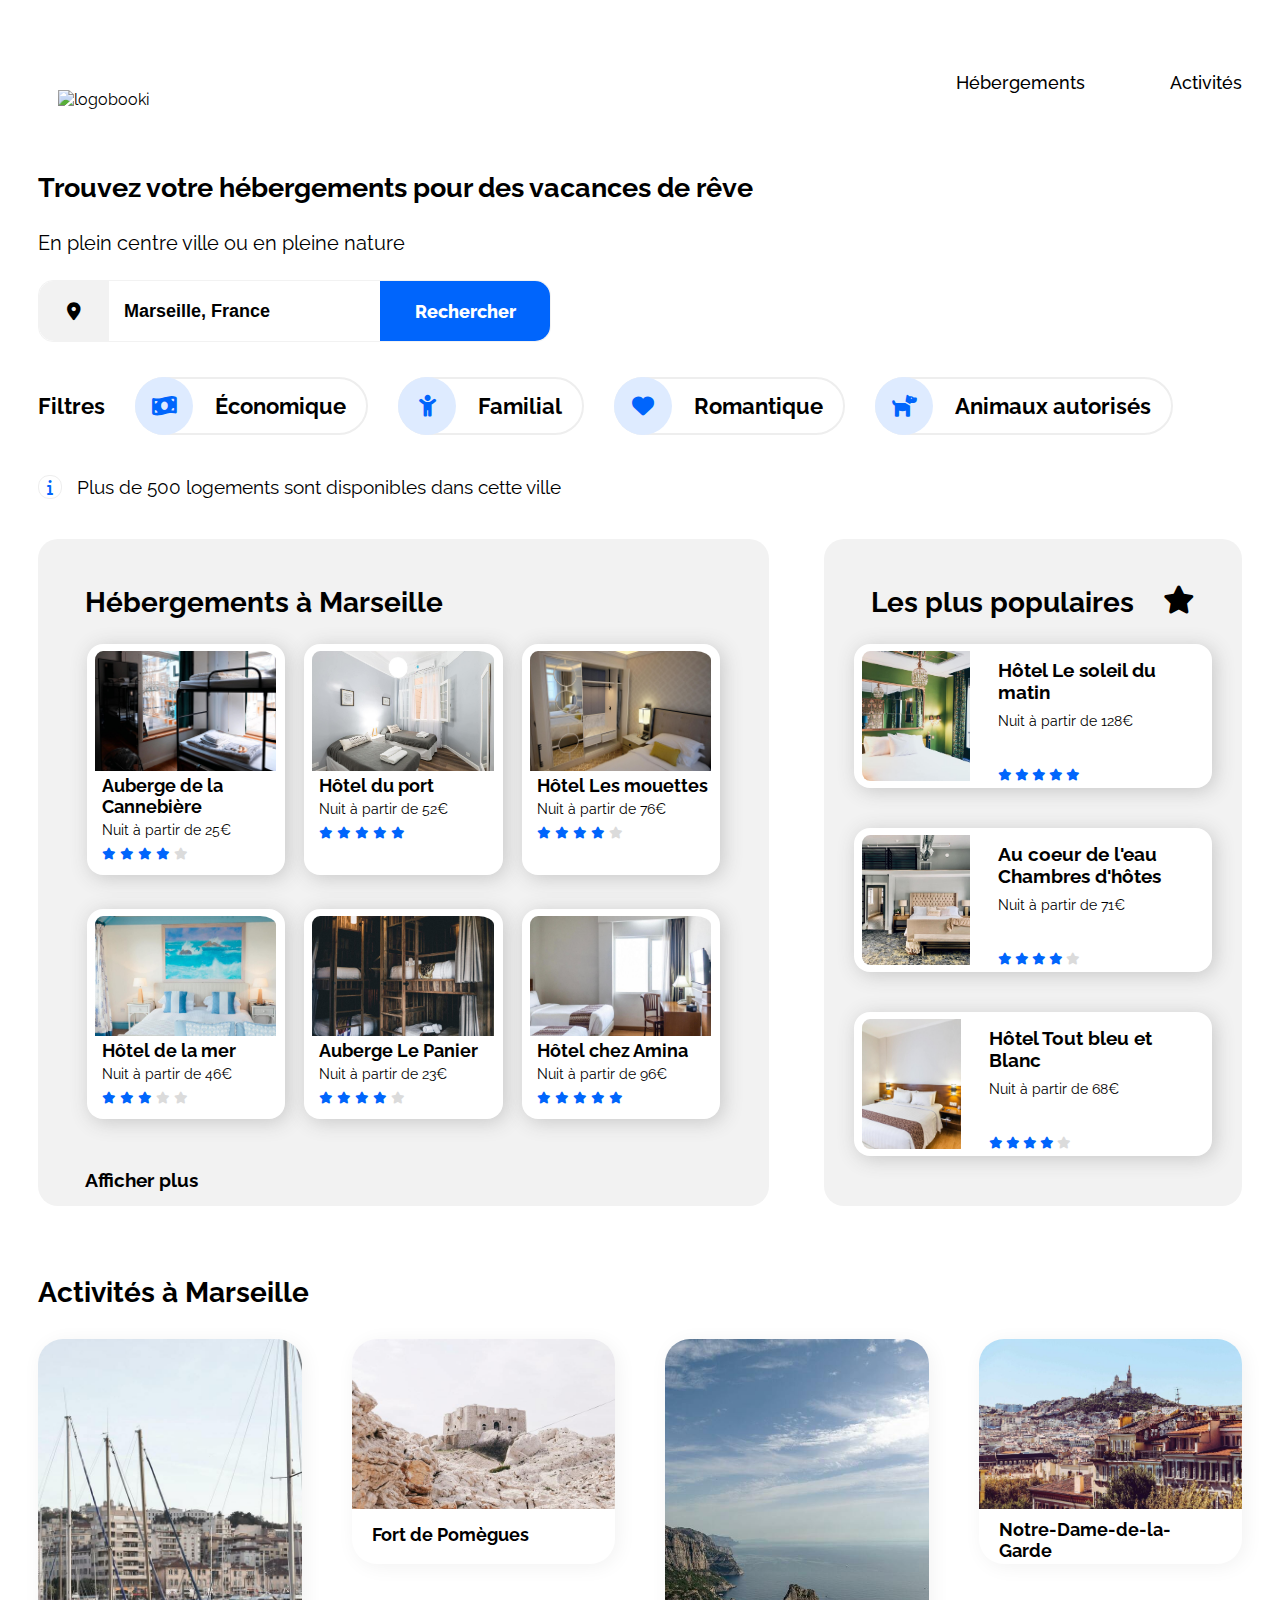
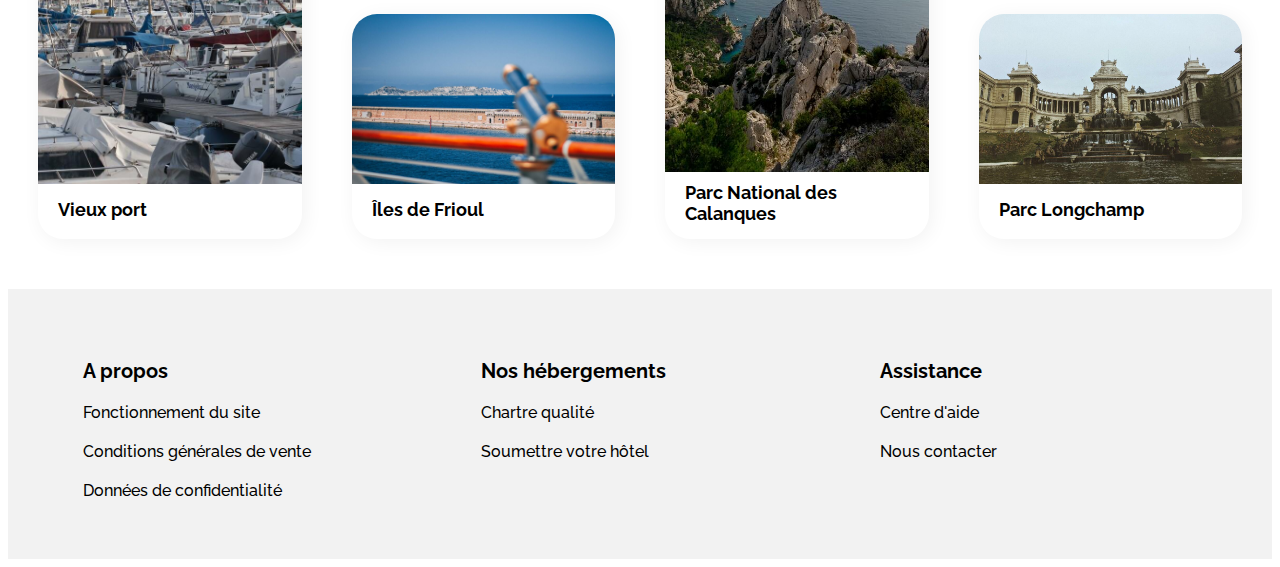
==== index.html @ 8fa801c4 "Add files via upload" ====
<!DOCTYPE html>
<html lang="fr">
<head>
	<meta charset="utf-8">
	<meta name="viewport" content="width=device-width, initial-scale=1">
	<meta http-equiv="X-UA-Compatible" content="IE=edge">
	<link rel="stylesheet" href="https://cdnjs.cloudflare.com/ajax/libs/normalize/8.0.1/normalize.min.css" integrity="sha512-NhSC1YmyruXifcj/KFRWoC561YpHpc5Jtzgvbuzx5VozKpWvQ+4nXhPdFgmx8xqexRcpAglTj9sIBWINXa8x5w==" crossorigin="anonymous" referrerpolicy="no-referrer"/>
    <link rel="stylesheet" href="https://cdnjs.cloudflare.com/ajax/libs/font-awesome/6.0.0/css/all.min.css" integrity="sha512-9usAa10IRO0HhonpyAIVpjrylPvoDwiPUiKdWk5t3PyolY1cOd4DSE0Ga+ri4AuTroPR5aQvXU9xC6qOPnzFeg==" crossorigin="anonymous" referrerpolicy="no-referrer"/>
    <link rel="preconnect" href="https://fonts.googleapis.com">
    <link rel="preconnect" href="https://fonts.gstatic.com" crossorigin>
    <link href="https://fonts.googleapis.com/css2?family=Raleway:wght@400;500;600;700&display=swap" rel="stylesheet">
    
	<link rel="stylesheet" type="text/css" href="stylebooki.css">
	<title>Booki</title>
	<link rel="icon" type="image/png" href="./images/logo/favicon.png"/>
    
</head>

<body>
  <div class=body>

<!-- Titre et bouton hébergements et activités-->

    <header class="header">
            <div>
                <img class="logo" alt="logobooki" src="./images/logo/booki.png" />
            </div>
            <div class="menu">
                <a href="#hebergements" class="hebergements">Hébergements
                    <div class="barrebleue"></div>
                </a>

                <a href="#activites" class="activites"> Activités
                    <div class="barrebleue"></div>
                </a>
            </div>
        </header>
		
	<div class="titrePolice">
		<h1 class="taillePolice">Trouvez votre hébergements pour des vacances de rêve</h1>
        <div class="taillepetitP"> En plein centre ville ou en pleine nature</div>			
 </div>
	
<!-- Barre de recherche -->

		<nav>
        <form class="barreGlobale">
            <i class="fa-solid fa-location-dot"></i>
            <input type="text" class="searchTaille" value="Marseille, France">
            <div class="rechercher"> Rechercher</div>
            <i class="fa-solid fa-magnifying-glass"></i>
        </form>

<!-- Filtres-->

  <div class="filtres">
            <div>Filtres</div>
            <a href=# class="economique">
                <i class="fa-solid fa-money-bill-wave"></i>
                <div class="text">Économique</div>
            </a>
            <a href=# class="famillial">
                <i class="fa-solid fa-child"></i>
                <div class="text">Familial</div>
            </a>
            <a href=# class="romantique">
                <i class="fa-solid fa-heart"></i>
                <div class="text">Romantique</div>
            </a>
            <a href=# class="animaux">
                <i class="fa-solid fa-dog"></i>
                <div class="text">Animaux autorisés</div>
            </a>
        </div>
    

 <div class="phraseLogement">
       <i class="fa-solid fa-info"></i>
         <div class="margeCercle">Plus de 500 logements sont disponibles dans cette ville</div>
  </div>
</nav>
<!-- Partie Hébergements à marseille et les plus populaires-->

<section>
        <div>
            <!-- Les hébergements à Marseille -->
            <div class="bordures">
                <div class="fondGris1">
                    <div class="titreMarseille" id="hebergements">Hébergements à Marseille</div>
                    <div class="column">
                        <div class="hotelun cannebiere">
                            <a href="#" class="none">
                                <img class="imghotelun" alt="Image de l'auberge de la Cannebière" src="images/hebergements/3_medium/marcus-loke-WQJvWU_HZFo-unsplash.jpg" />
                                <div class="paddingtrois">
                                    <div class="hotel"> Auberge de la Cannebière</div>
                                    <div class="nuit"> Nuit à partir de 25€</div>
                                    <div>
                                        <i class="fa-solid fa-star starune etoilebleu"></i>
                                        <i class="fa-solid fa-star starune etoilebleu"></i>
                                        <i class="fa-solid fa-star starune etoilebleu"></i>
                                        <i class="fa-solid fa-star starune etoilebleu"></i>
                                        <i class="fa-solid fa-star starune etoilegrise"></i>
                                    </div>
                                </div>
                            </a>
                        </div>
                        <div class="hotelun">
                            <a href="#" class="none">
                                <img class="imghotelun" alt="Image de l'hôtel du Port" src="images/hebergements/3_medium/fred-kleber-gTbaxaVLvsg-unsplash.jpg" />
                                <div class="paddingtrois">
                                    <div class="hotel"> Hôtel du port</div>
                                    <div class="nuit">Nuit à partir de 52€</div>
                                    <div>
                                        <i class="fa-solid fa-star starune etoilebleu"></i>
                                        <i class="fa-solid fa-star starune etoilebleu"></i>
                                        <i class="fa-solid fa-star starune etoilebleu"></i>
                                        <i class="fa-solid fa-star starune etoilebleu"></i>
                                        <i class="fa-solid fa-star starune etoilebleu"></i>
                                    </div>
                                </div>
                            </a>
                        </div>
                        <div class="hotelun">
                            <a href="#" class="none">
                                <img class="imghotelun" alt="Image de l'hôtel les mouettes" src="images/hebergements/3_medium/reisetopia-B8WIgxA_PFU-unsplash.jpg"  />
                                <div class="paddingtrois">
                                    <div class="hotel"> Hôtel Les mouettes </div>
                                    <div class="nuit">Nuit à partir de 76€</div>
                                    <div>
                                        <i class="fa-solid starune fa-star etoilebleu"></i>
                                        <i class="fa-solid starune fa-star etoilebleu"></i>
                                        <i class="fa-solid starune fa-star etoilebleu"></i>
                                        <i class="fa-solid starune fa-star etoilebleu"></i>
                                        <i class="fa-solid starune fa-star etoilegrise"></i>
                                    </div>
                                </div>
                            </a>
                        </div>
                        <div class="hotelun">
                            <a href="#" class="none">
                                <img class="imghotelun" alt="Image de l'hôtel de la mer" src="images/hebergements/3_medium/annie-spratt-Eg1qcIitAuA-unsplash.jpg" />
                                <div class="paddingtrois">
                                    <div class="hotel"> Hôtel de la mer</div>
                                    <div class="nuit">Nuit à partir de 46€</div>
                                    <div>
                                        <i class="fa-solid starune fa-star etoilebleu"></i>
                                        <i class="fa-solid starune fa-star etoilebleu"></i>
                                        <i class="fa-solid starune fa-star etoilebleu"></i>
                                        <i class="fa-solid starune fa-star etoilegrise"></i>
                                        <i class="fa-solid starune fa-star etoilegrise"></i>
                                    </div>
                                </div>
                            </a>
                        </div>
                        <div class="hotelun">
                            <a href="#" class="none">
                                <img class="imghotelun" alt="Image de l'auberge le panier" src="images/hebergements/3_medium/nicate-lee-kT-ZyaiwBe0-unsplash.jpg"  />
                                <div class="paddingtrois">
                                    <div class="hotel"> Auberge Le Panier</div>
                                    <div class="nuit">Nuit à partir de 23€</div>
                                    <div>
                                        <i class="fa-solid starune fa-star etoilebleu"></i>
                                        <i class="fa-solid starune fa-star etoilebleu"></i>
                                        <i class="fa-solid starune fa-star etoilebleu"></i>
                                        <i class="fa-solid starune fa-star etoilebleu"></i>
                                        <i class="fa-solid starune fa-star etoilegrise"></i>
                                    </div>
                                </div>
                            </a>
                        </div>
                        <div class="hotelun">
                            <a href="#" class="none">
                                <img class="imghotelun" alt="Image de l'hôtel chez Amina" src="images/hebergements/3_medium/febrian-zakaria-M6S1WvfW68A-unsplash.jpg"  />
                                <div class="paddingtrois">
                                    <div class="hotel"> Hôtel chez Amina</div>
                                    <div class="nuit">Nuit à partir de 96€</div>
                                    <div>
                                        <i class="fa-solid starune fa-star etoilebleu"></i>
                                        <i class="fa-solid starune fa-star etoilebleu"></i>
                                        <i class="fa-solid starune fa-star etoilebleu"></i>
                                        <i class="fa-solid starune fa-star etoilebleu"></i>
                                        <i class="fa-solid starune fa-star etoilebleu"></i>
                                    </div>
                                </div>
                            </a>
                        </div>

                    </div>
                    <div class="afficher"> Afficher plus</div>

                   
                </div>
                <div class="fondGris2">
                    <div class="titredeux"> Les plus populaires
                        <i class= "fa-solid fa-star"></i>
                    </div>
                    <!-- Les plus populaires -->
                    <div class="columndeux">
                        <div class="hoteldeux">
                            <a href=# class="widthhoteldeux none">
                                <img class="imghoteldeux" alt="Image de l'hôtel le soleil" src="images/hebergements/3_medium/emile-guillemot-Bj_rcSC5XfE-unsplash.jpg" />
                                <div class="paddingquatre">
                                    <div class="hoteltrois"> Hôtel Le soleil du matin</div>
                                    <div class="nuitdeux"> Nuit à partir de 128€</div>
                                    <div class="stardeux">
                                        <i class="fa-solid stardeux fa-star etoilebleu"></i>
                                        <i class="fa-solid stardeux fa-star etoilebleu"></i>
                                        <i class="fa-solid stardeux fa-star etoilebleu"></i>
                                        <i class="fa-solid stardeux fa-star etoilebleu"></i>
                                        <i class="fa-solid stardeux fa-star etoilebleu"></i>
                                    </div>
                                </div>
                            </a>
                        </div>
                        <div class="hoteldeux">
                            <a href=# class="widthhoteldeux none">
                                <img class="imghoteldeux" alt="Image de l'hôtel au coeur de l'eau Chambres d'hôtes" src="images/hebergements/3_medium/aw-creative-VGs8z60yT2c-unsplash.jpg" />
                                <div class="paddingquatre">
                                    <div class="hoteltrois"> Au coeur de l'eau Chambres d'hôtes</div>
                                    <div class="nuitdeux"> Nuit à partir de 71€</div>
                                    <div class="stardeux">
                                        <i class="fa-solid stardeux fa-star etoilebleu"></i>
                                        <i class="fa-solid stardeux fa-star etoilebleu"></i>
                                        <i class="fa-solid stardeux fa-star etoilebleu"></i>
                                        <i class="fa-solid stardeux fa-star etoilebleu"></i>
                                        <i class="fa-solid stardeux fa-star etoilegrise"></i>
                                    </div>
                                </div>
                            </a>
                        </div>
                        <div class="hoteldeux">
                            <a href="#" class="widthhoteldeux none">
                                <img class="imghoteldeux" alt="Image d'une chambre d'hotel" src="images/hebergements/3_medium/febrian-zakaria-sjvU0THccQA-unsplash.jpg" />
                                <div class="paddingquatre">
                                    <div class="hoteltrois"> Hôtel Tout bleu et Blanc</div>
                                    <div class="nuitdeux"> Nuit à partir de 68€</div>
                                    <div class="stardeux">
                                        <i class="fa-solid stardeux fa-star etoilebleu"></i>
                                        <i class="fa-solid stardeux fa-star etoilebleu"></i>
                                        <i class="fa-solid stardeux fa-star etoilebleu"></i>
                                        <i class="fa-solid stardeux fa-star etoilebleu"></i>
                                        <i class="fa-solid stardeux fa-star etoilegrise"></i>
                                    </div>
                                </div>
                            </a>
                        </div>
                    </div>
                </div>
            </div>
</section>

            <!-- Activités à Marseille -->

<section>
    <article>
            <div class="titretrois" id="activites"> Activités à Marseille
            </div>
            <div class="activitesdeux">
                <div class="widthactivites borderradius">
                    <a href="#" class=" lienimage none">
                        <img class="imgGrandeTaille imgwidth" alt="image du vieux port de Marseille" src="images/activites/3_medium/reno-laithienne-QUgJhdY5Fyk-unsplash.jpg" />
                        <div class="tailleP"> Vieux port </div>
                    </a>
                </div>
                <div class="widthactivites gapelement">
                    <a href="#" class="grandelement lienimage borderradius none">
                        <img class="imgPetiteTaille imgwidth" alt="Image du fort de Pomègues" src="images/activites/3_medium/paul-hermann-QFTrLdQIRhI-unsplash.jpg" />
                        <div class="tailleP"> Fort de Pomègues</div>
                    </a>
                    <a href="#" class="none lienimage grandelement borderradius">
                        <img class="imgPetiteTaille imgwidth" alt="Images des îles de Frioul" src="images/activites/3_medium/kevin-hikari-rV_Qd1l-VXg-unsplash.jpg"  />
                        <div class="tailleP"> Îles de Frioul</div>
                    </a>
                </div>
                <div class="widthactivites calanquesorder borderradius">
                    <a href="#" class="lienimage none">
                        <img class="imgGrandeTaille imgwidth" alt="Image des Calanques" src="images/activites/3_medium/kilyan-sockalingum-NR8-cBCN3aI-unsplash.jpg"  />
                        <div class="tailleP"> Parc National des Calanques</div>
                    </a>
                </div>
                <div class="widthactivites gapelement">
                    <a href="#" class="grandelement lienimage borderradius none">
                        <img class="imgPetiteTaille imgwidth" alt="image de Notre-Dame-de-la-Garde"  src="images/activites/3_medium/florian-wehde-xW9e8gdotxI-unsplash.jpg" />
                        <div class="tailleP"> Notre-Dame-de-la-Garde</div>
                    </a>
                    <a href="#" class="grandelement lienimage borderradius none">
                        <img class="imgPetiteTaille imgwidth" alt="Image du parc Longchamp"  src="images/activites/3_medium/lena-paulin-wH2-EJoDcV0-unsplash.jpg"  />
                        <div class="tailleP"> Parc Longchamp</div>
                    </a>
                </div>
            </div>
        </div>
	 </div>
</article>
</section>

<!--Pied de page-->

<footer>

<div class="footerwrapper">

	 <div class="tailleBloc">
            <div class="footertitre enbas"> A propos </div>
            <div class="phrase"> Fonctionnement du site </div>
            <div class="phrase conditionsGene"> Conditions générales de vente </div>
            <div class="phrase"> Données de confidentialité</div>
        </div>
        <div class="tailleBloc">
            <div class="footertitre"> Nos hébergements</div>
            <div class="phrase conditionsGene"> Chartre qualité</div>
            <div class="phrase"> Soumettre votre hôtel</div>
        </div>
        <div class="tailleBloc">
            <div class="footertitre"> Assistance </div>
            <div class="phrase conditionsGene"> Centre d'aide</div>
            <div class="phrase"> Nous contacter</div>
        </div>
</div>
</footer>

</body>
</html>
---- stylebooki.css ----
/* Titre et NavBar */

.body {
    margin-left: 75px;
    margin-right: 75px;
    font-family: Raleway;
	margin: 30px;
}

.header {
    display: flex;
    justify-content: space-between;
}

.logo {
    width: 120px;
    padding-top: 60px;
    padding-bottom: 25px;
    padding-left: 20px;
}

.menu {
    display: flex;
    gap: 85px;
    align-items: center;
    font-weight: 500;
    font-size: 18px;
}

.hebergements {
    position: relative;
    text-decoration: none;
    color: black;
}

.activites {
    position: relative;
    text-decoration: none;
    color: black;
}

.barrebleue {
    position: absolute;
    top: -64px;
    width: calc(100% + 60px);
    left: -35px;
    height: 3px;
    background-color: #0065FC;
    display: none;
}

.hebergements:hover .barrebleue,
.activites:hover .barrebleue {
    display: block;
}

.hebergements:hover,
.activites:hover {
    color: #0065FC;
}


/* Barre de Recherche */
	
.titrePolice {
    font-family: Raleway;
    padding-top: 20px;
}	
	
.taillePolice {
    font-weight: 700;
    font-size: 27px;
}

.taillepetitP {
    font-weight: 400;
    font-size: 20px;
    padding-top: 10px;
}	


.barreGlobale {
    display: flex;
    font-weight: 800;
    font-size: 18px;
    height: 60px;
    border: solid 1px #F2F2F2;
    border-radius: 15px;
    width: max-content;
    margin-top: 25px;
}

.fa-location-dot {
    border-radius: 15px 0 0 15px;
    background-color: #f2f2f2;
    height: 60px;
    width: 70px;
    display: flex;
    justify-content: center;
    align-items: center;
}

.searchTaille {
    max-width: 280px;
    padding: 0 15px;
    align-items: center;
    display: flex;
    font-weight: 800;
    font-size: 18px;
    border: none;
    outline: none;
}

.rechercher {
    width: 170px;
    background-color: #0065FC;
    border-radius: 0 15px 15px 0;
    height: 60px;
    display: flex;
    justify-content: center;
    align-items: center;
    color: white;
}

.fa-magnifying-glass {
    display: none;
}


/* Filtres */

.filtres {
    display: flex;
    flex-wrap: wrap;
    gap: 30px;
    align-items: center;
    font-weight: 700;
    padding-top: 35px;
    font-size: 22px;
}

.economique,
.famillial,
.romantique,
.animaux {
    display: flex;
    align-items: center;
    border: solid 2px #EEE;
    border-radius: 31px;
    position: relative;
    height: 54px;
    transition: transform 0.5s;
    text-decoration: none;
    color: black;
}

.fa-dog,
.fa-child,
.fa-heart,
.fa-money-bill-wave {
    height: 58px;
    width: 58px;
    background-color: #DEEBFF;
    border-radius: 50%;
    color: #0065FC;
    font-size: 22px;
    position: absolute;
    display: flex;
    justify-content: center;
    align-items: center;
    left: -2px;
}

.economique:hover,
.famillial:hover,
.romantique:hover,
.animaux:hover {
    transform: scale(1.1);
}

.text {
    padding-left: 20px;
    padding-right: 20px;
    font-size: 22px;
    font-weight: 700;
    margin-left: 58px;
}


/* Phrase avec point d'exclamation */

.phraseLogement {
    display: flex;
    align-items: center;
    font-size: 16px;
    margin-top: 40px;
}

.fa-info {
    border: 1px solid #eee;
    border-radius: 11px;
    width: 22px;
    height: 22px;
    color: #0065FC;
    display: flex;
    align-items: center;
    justify-content: center;
}

.margeCercle {
    font-size: 19px;
    padding-left: 15px;
}

/* Partie Hébergements */

.fondGris1 {
    margin-top: 40px;
    width: 70%;
    background-color: #f2f2f2;
    border-radius: 20px;
}

.titreMarseille {
    padding: 47px 47px 25px;
    font-weight: 700;
    font-size: 28px;
}

.column {
    flex-direction: row;
    display: flex;
    flex-wrap: wrap;
    justify-content: space-evenly;
    row-gap: 34px;
    padding: 0 30px;
}

.hotelun {
    width: calc(100% / 3 - 25px);
    background-color: white;
    border-radius: 16px;
    box-shadow: 3px 3px 20px 0px #C7C7C7;
    transition: transform 0.7s;
}

.imghotelun {
    width: calc(100% - 17px);
    height: 120px;
    border-radius: 16px 16px 0 0;
    padding-left: 8px;
    padding-top: 7px;
    object-fit: cover;
}

.hotelun:hover,
.hoteldeux:hover {
    transform: scale(1.10);
}

.starune {
    font-size: 12px;
    margin-bottom: 15px;
}

.etoilebleu {
    color: #0065FC;
}

.etoilegrise {
    color: #dbdbdb
}

.hotel {
    font-weight: 700;
    font-size: 18px;
}

.nuit {
    font-size: 14px;
    margin: 5px 0 5px 0;
}

.paddingtrois {
    padding-left: 15px;
}

.afficher {
    padding-left: 47px;
    padding-top: 50px;
    font-weight: 700;
    font-size: 19px;
}


/* Partie les plus populaires */

.fondGris2 {
    margin-top: 40px;
    width: 40%;
    background-color: #f2f2f2;
    border-radius: 20px;
    display: flex;
    flex-direction: column;
    padding-bottom: 50px;
}

.bordures {
    display: flex;
    gap: 55px;
}

.titredeux {
    padding: 47px 47px 25px;
    font-weight: 700;
    font-size: 28px;
    display: flex;
    justify-content: space-between;
}

.columndeux {
    padding: 0 30px;
    display: flex;
    flex-direction: column;
    gap: 40px;
}

.hoteldeux {
    background-color: white;
    border-radius: 16px;
    display: flex;
    box-shadow: 3px 3px 20px 0px #C7C7C7;
    transition: transform 0.7s;
}

.imghoteldeux {
    object-fit: cover;
    border-radius: 16px 0 0 16px;
    padding: 7px 8px;
    width: 30%;
    height: 130px;
}

.hoteltrois {
    font-weight: 700;
    font-size: 19px;
}

.widthhoteldeux {
    width: 100%;
    display: flex;
}

.paddingquatre {
    padding: 15px 20px 0;
}

.nuitdeux {
    padding-top: 10px;
    font-size: 14px;
}

.stardeux {
    margin-top: 20px;
    font-size: 12px;
}


/* Partie Activités */


.titretrois {
    padding-top: 70px;
    padding-bottom: 30px;
    font-weight: 700;
    font-size: 28px;
}

.activitesdeux {
    display: flex;
    gap: 50px;
    height: 500px;
}

.widthactivites {
    width: 25%;
}

.borderradius {
    border-radius: 25px;
    overflow: hidden;
    box-shadow: 3px 3px 20px 0px #F2F2F2;
}


.tailleP {
    font-size: 18px;
    font-weight: 700;
    margin: auto 20px;
    padding-bottom: 15px;
    padding-top: 10px;
}

.imgGrandeTaille,
.imgPetiteTaille {
    object-fit: cover;
    width: 100%;
    height: calc(100% - 55px)
}

.grandelement {
    height: calc(60% - 25px);
}

.petitelement {
    height: calc(40% - 25px);
}

.gapelement {
    gap: 50px;
    display: flex;
    flex-direction: column;
}

.lienimage {
    display: flex;
    flex-direction: column;
    height: 100%;
}


/* Footer */


.footerwrapper{
	width: calc(100% - 75px);
    height: 250px;
    background-color: #f2f2f2;
    margin-top: 50px;
    font-family: Raleway;
    display: flex;
    justify-content: space-between;
    padding-left: 75px;
    padding-bottom: 20px;
}

.tailleBloc{
	margin-top: 25px;
    width: 33%;
    justify-content: center;
    align-items: center;
    margin-top: 70px;
}

.footertitre {
    font-weight: 700;
    font-size: 20px;
}

.none {
    text-decoration: none;
    color: black;
}

.phrase {
    font-weight: 500;
}

.conditionsGene {
    padding-top: 20px;
    padding-bottom: 20px;
}

.enbas {
    padding-bottom: 20px;
}




/* Responsive (mediaquerries) */

@media screen and (max-width: 768px){
	 .body {
	 	margin-left: 20px;
	 	margin-right: 20px;
    }
    .header {
        flex-direction: column;
        text-align: center;
        display: flex;
    }
    .menu {
        justify-content: space-around;
        gap: 0;
    }
    .barrebleue {
        width: 100%;
        left: 0;
        top: 30px;
        margin-bottom: 10px;
    }
    .hebergements,
    .activites {
        width: 50%
    }
    .rechercher {
        display: none;
    }
    .fa-magnifying-glass {
        display: flex;
        width: 60px;
        background-color: #0065FC;
        border-radius: 15px;
        height: 60px;
        display: flex;
        justify-content: center;
        align-items: center;
        color: white;
    }
    .barreGlobale {
        max-width: 100%;
    }
    .searchTaille {
        width: calc(100% - 70px - 60px)
    }
    .bordures {
        flex-direction: column-reverse;
        flex-wrap: wrap;
        gap: 0;   
    }
    .fondGris2 {
        width: 100%;
        border-radius: 0 0 0 0;
    }
    .fondGris1 {
        background-color: white;
        width: 100%;
        margin-top: 0;
    }
    .column {
        flex-direction: column;
    }
    .hotelun {
        width: 100%;
    }
    .activitesdeux {
        flex-direction: column;
        width: 100%;
        height: initial;
    }
    .widthactivites {
        width: 100%;
    }
    .imgwidth {
        height: 150px;
    }
    .footerwrapper {
        flex-direction: column;
        width: 100%;
        height: auto;
        padding-left: 10px;
        text-align: left;
    }
	
}

@media screen and (min-width: 768px) and (max-width: 990px) {
    .bordures {
        display: block;
    }
    .bordureune {
        width: 100%;
    }
    .borduredeux {
        width: 100%;
    }
    .activitesdeux {
        flex-wrap: wrap;
        height: initial;
    }
    .widthactivites {
        width: calc(50% - 25px);
    }
    .calanquesorder {
        order: 1;
    }
}
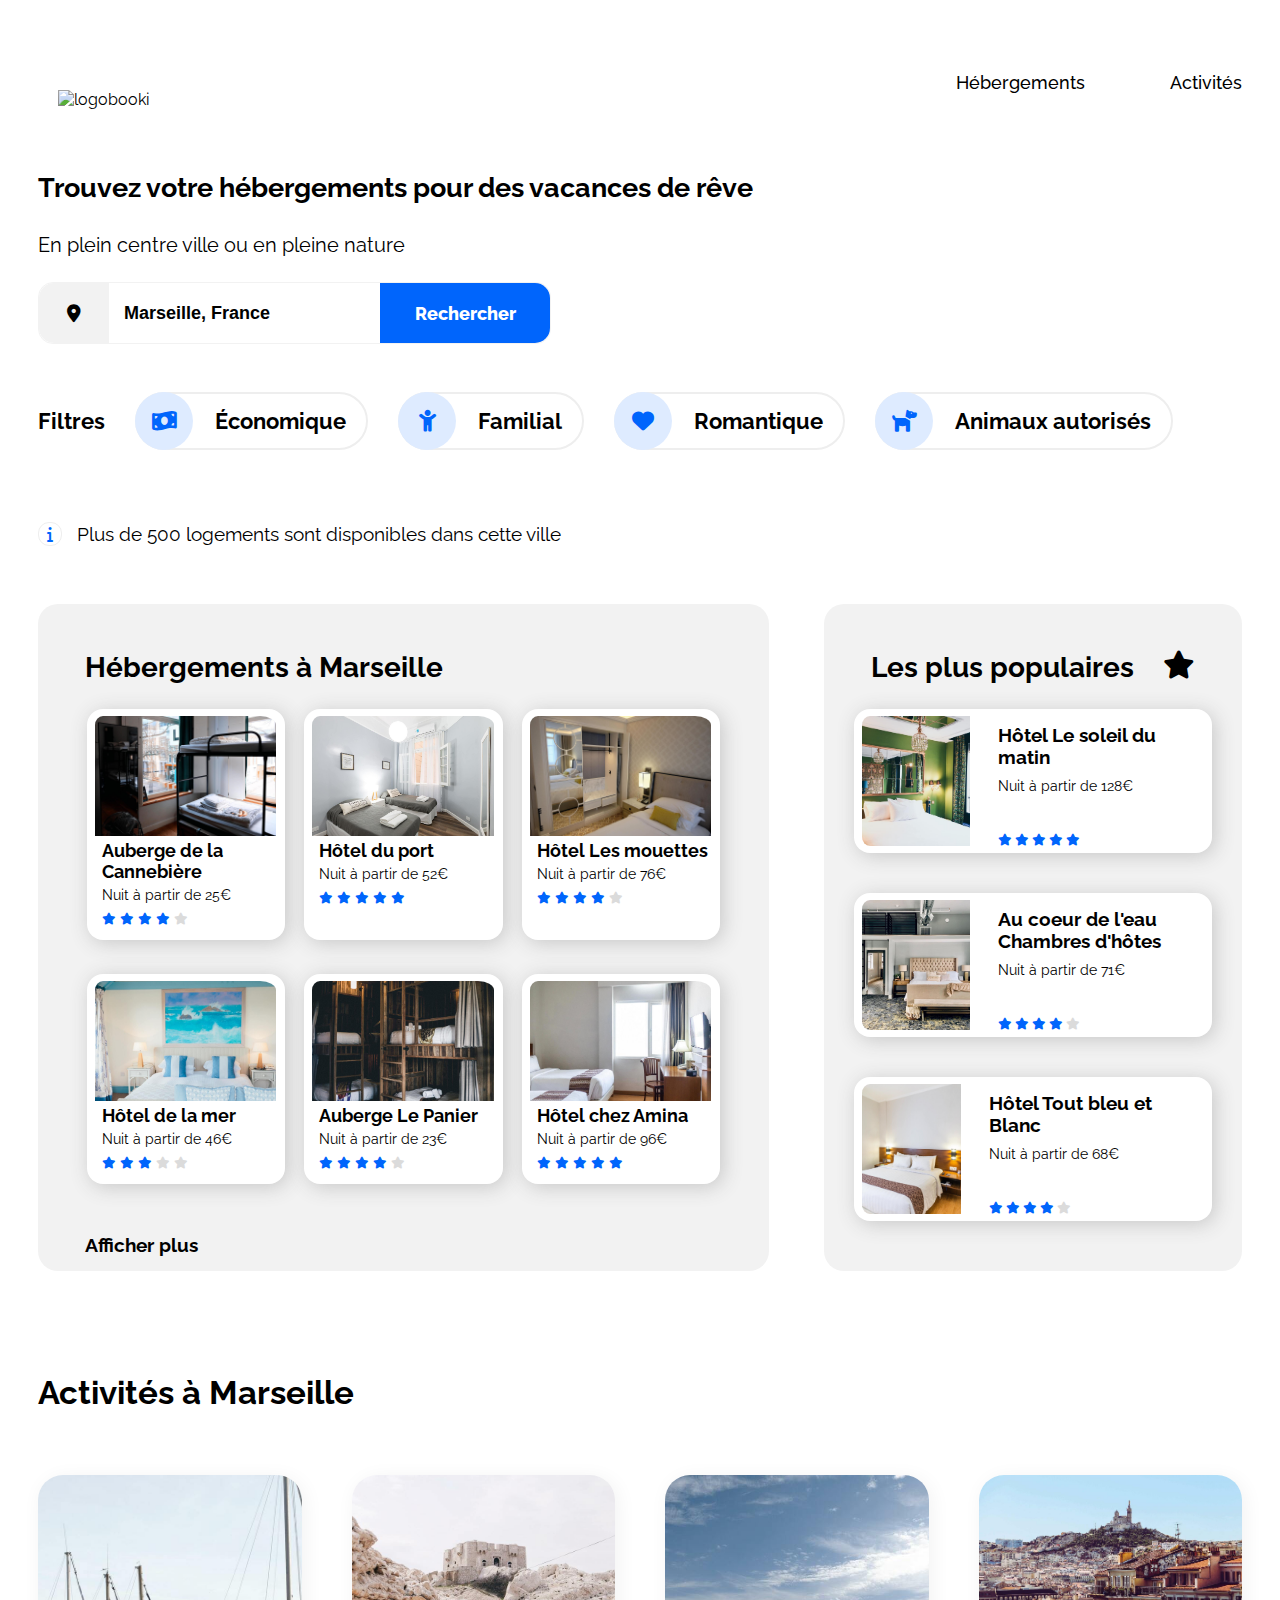
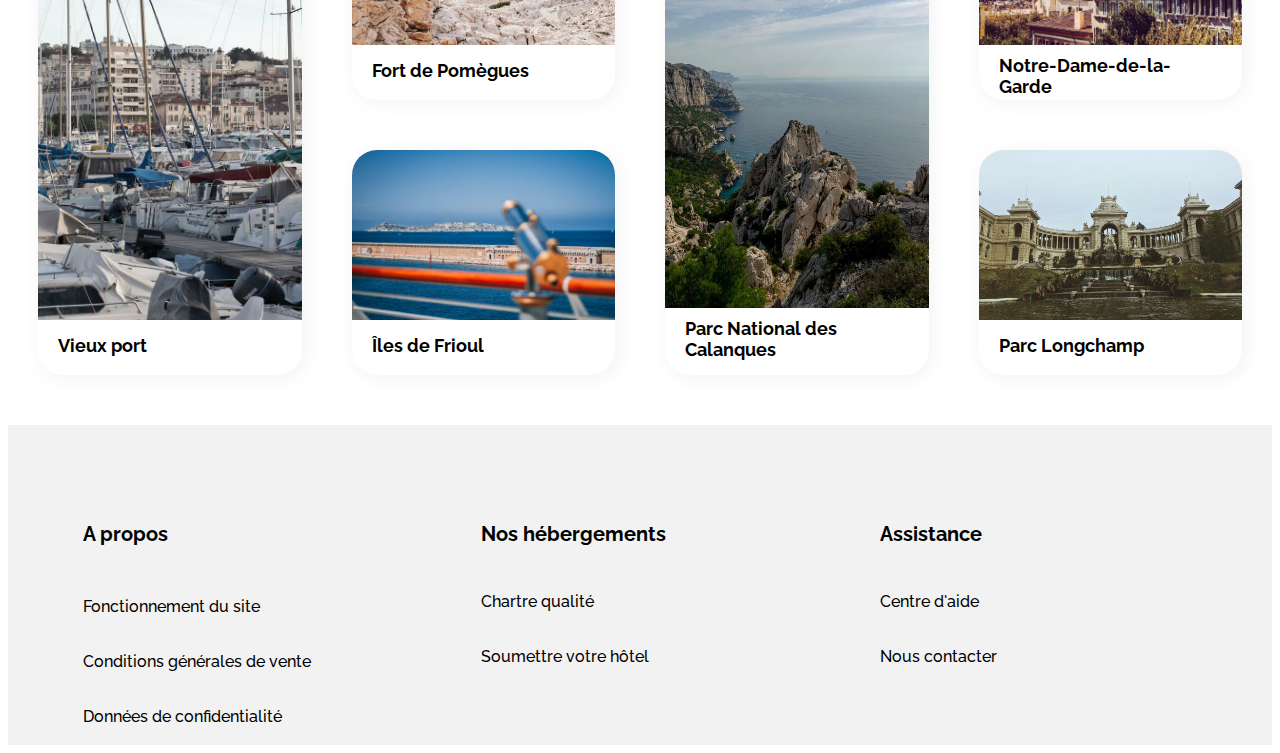
==== commit 7998af11: "Add files via upload" ====
--- a/index.html
+++ b/index.html
@@ -17,7 +17,7 @@
 </head>
 
 <body>
-  <div class=body>
+   <div class="body">
 
 <!-- Titre et bouton hébergements et activités-->
 
@@ -38,7 +38,7 @@
 		
 	<div class="titrePolice">
 		<h1 class="taillePolice">Trouvez votre hébergements pour des vacances de rêve</h1>
-        <div class="taillepetitP"> En plein centre ville ou en pleine nature</div>			
+        <p class="taillepetitP"> En plein centre ville ou en pleine nature</p>			
  </div>
 	
 <!-- Barre de recherche -->
@@ -54,34 +54,33 @@
 <!-- Filtres-->
 
   <div class="filtres">
-            <div>Filtres</div>
+            <h4>Filtres</h4>
             <a href=# class="economique">
                 <i class="fa-solid fa-money-bill-wave"></i>
-                <div class="text">Économique</div>
+                <p class="text">Économique</p>
             </a>
             <a href=# class="famillial">
                 <i class="fa-solid fa-child"></i>
-                <div class="text">Familial</div>
+                <p class="text">Familial</p>
             </a>
             <a href=# class="romantique">
                 <i class="fa-solid fa-heart"></i>
-                <div class="text">Romantique</div>
+                <p class="text">Romantique</p>
             </a>
             <a href=# class="animaux">
                 <i class="fa-solid fa-dog"></i>
-                <div class="text">Animaux autorisés</div>
+                <p class="text">Animaux autorisés</p>
             </a>
         </div>
     
 
  <div class="phraseLogement">
        <i class="fa-solid fa-info"></i>
-         <div class="margeCercle">Plus de 500 logements sont disponibles dans cette ville</div>
+         <p class="margeCercle">Plus de 500 logements sont disponibles dans cette ville</p>
   </div>
 </nav>
 <!-- Partie Hébergements à marseille et les plus populaires-->
 
-<section>
         <div>
             <!-- Les hébergements à Marseille -->
             <div class="bordures">
@@ -247,52 +246,46 @@
                     </div>
                 </div>
             </div>
-</section>
 
             <!-- Activités à Marseille -->
 
-<section>
-    <article>
-            <div class="titretrois" id="activites"> Activités à Marseille
-            </div>
+            <div class="titretrois" id="activites"> <h3>Activités à Marseille</h3></div>
             <div class="activitesdeux">
                 <div class="widthactivites borderradius">
                     <a href="#" class=" lienimage none">
                         <img class="imgGrandeTaille imgwidth" alt="image du vieux port de Marseille" src="images/activites/3_medium/reno-laithienne-QUgJhdY5Fyk-unsplash.jpg" />
-                        <div class="tailleP"> Vieux port </div>
+                        <p class="tailleP"> Vieux port </p>
                     </a>
                 </div>
                 <div class="widthactivites gapelement">
                     <a href="#" class="grandelement lienimage borderradius none">
                         <img class="imgPetiteTaille imgwidth" alt="Image du fort de Pomègues" src="images/activites/3_medium/paul-hermann-QFTrLdQIRhI-unsplash.jpg" />
-                        <div class="tailleP"> Fort de Pomègues</div>
+                        <p class="tailleP"> Fort de Pomègues</p>
                     </a>
                     <a href="#" class="none lienimage grandelement borderradius">
                         <img class="imgPetiteTaille imgwidth" alt="Images des îles de Frioul" src="images/activites/3_medium/kevin-hikari-rV_Qd1l-VXg-unsplash.jpg"  />
-                        <div class="tailleP"> Îles de Frioul</div>
+                        <p class="tailleP"> Îles de Frioul</p>
                     </a>
                 </div>
                 <div class="widthactivites calanquesorder borderradius">
                     <a href="#" class="lienimage none">
                         <img class="imgGrandeTaille imgwidth" alt="Image des Calanques" src="images/activites/3_medium/kilyan-sockalingum-NR8-cBCN3aI-unsplash.jpg"  />
-                        <div class="tailleP"> Parc National des Calanques</div>
+                        <p class="tailleP"> Parc National des Calanques</p>
                     </a>
                 </div>
                 <div class="widthactivites gapelement">
                     <a href="#" class="grandelement lienimage borderradius none">
                         <img class="imgPetiteTaille imgwidth" alt="image de Notre-Dame-de-la-Garde"  src="images/activites/3_medium/florian-wehde-xW9e8gdotxI-unsplash.jpg" />
-                        <div class="tailleP"> Notre-Dame-de-la-Garde</div>
+                        <p class="tailleP"> Notre-Dame-de-la-Garde</p>
                     </a>
                     <a href="#" class="grandelement lienimage borderradius none">
                         <img class="imgPetiteTaille imgwidth" alt="Image du parc Longchamp"  src="images/activites/3_medium/lena-paulin-wH2-EJoDcV0-unsplash.jpg"  />
-                        <div class="tailleP"> Parc Longchamp</div>
+                        <p class="tailleP"> Parc Longchamp</p>
                     </a>
                 </div>
             </div>
         </div>
-	 </div>
-</article>
-</section>
+</div>
 
 <!--Pied de page-->
 
@@ -301,20 +294,20 @@
 <div class="footerwrapper">
 
 	 <div class="tailleBloc">
-            <div class="footertitre enbas"> A propos </div>
-            <div class="phrase"> Fonctionnement du site </div>
-            <div class="phrase conditionsGene"> Conditions générales de vente </div>
-            <div class="phrase"> Données de confidentialité</div>
+            <div class="footertitre enbas"><h4> A propos </h4></div>
+            <a class="none" href="#"><p class="phrase">Fonctionnement du site </p></a>
+            <a class="none" href=""><p class="phrase conditionsGene"> Conditions générales de vente </p></a>
+            <a class="none" href=""><p class="phrase"> Données de confidentialité </p></a>
         </div>
         <div class="tailleBloc">
-            <div class="footertitre"> Nos hébergements</div>
-            <div class="phrase conditionsGene"> Chartre qualité</div>
-            <div class="phrase"> Soumettre votre hôtel</div>
+            <div class="footertitre"><h4> Nos hébergements</h4></div>
+            <a class="none" href="#"><p class="phrase conditionsGene"> Chartre qualité</p></a>
+            <a class="none" href="#"><p class="phrase"> Soumettre votre hôtel</p></a>
         </div>
         <div class="tailleBloc">
-            <div class="footertitre"> Assistance </div>
-            <div class="phrase conditionsGene"> Centre d'aide</div>
-            <div class="phrase"> Nous contacter</div>
+            <div class="footertitre"><h4> Assistance</h4></div>
+            <a class="none" href="#"><p class="phrase conditionsGene"> Centre d'aide</p></a>
+            <a class="none" href="#"><p class="phrase"> Nous contacter</p></a>
         </div>
 </div>
 </footer>
--- a/stylebooki.css
+++ b/stylebooki.css
@@ -441,7 +441,7 @@
     display: flex;
     justify-content: space-between;
     padding-left: 75px;
-    padding-bottom: 20px;
+    padding-bottom: 70px;
 }
 
 .tailleBloc{
@@ -472,7 +472,7 @@
 }
 
 .enbas {
-    padding-bottom: 20px;
+    padding-bottom: 9px;
 }
 
 
@@ -481,11 +481,19 @@
 /* Responsive (mediaquerries) */
 
 @media screen and (max-width: 768px){
-	 .body {
-	 	margin-left: 20px;
-	 	margin-right: 20px;
-    }
-    .header {
+
+     *{
+        margin: 0;
+        box-sizing: border-box;
+     }
+
+     .body {
+        margin-left: 10px;
+        margin-right: 10px;
+    }
+
+
+        .header {
         flex-direction: column;
         text-align: center;
         display: flex;
@@ -569,10 +577,11 @@
     .bordures {
         display: block;
     }
-    .bordureune {
-        width: 100%;
-    }
-    .borduredeux {
+    .fondGris1 {
+        width: 100%;
+        padding-bottom: 10px;
+    }
+    .fondGris2 {
         width: 100%;
     }
     .activitesdeux {
